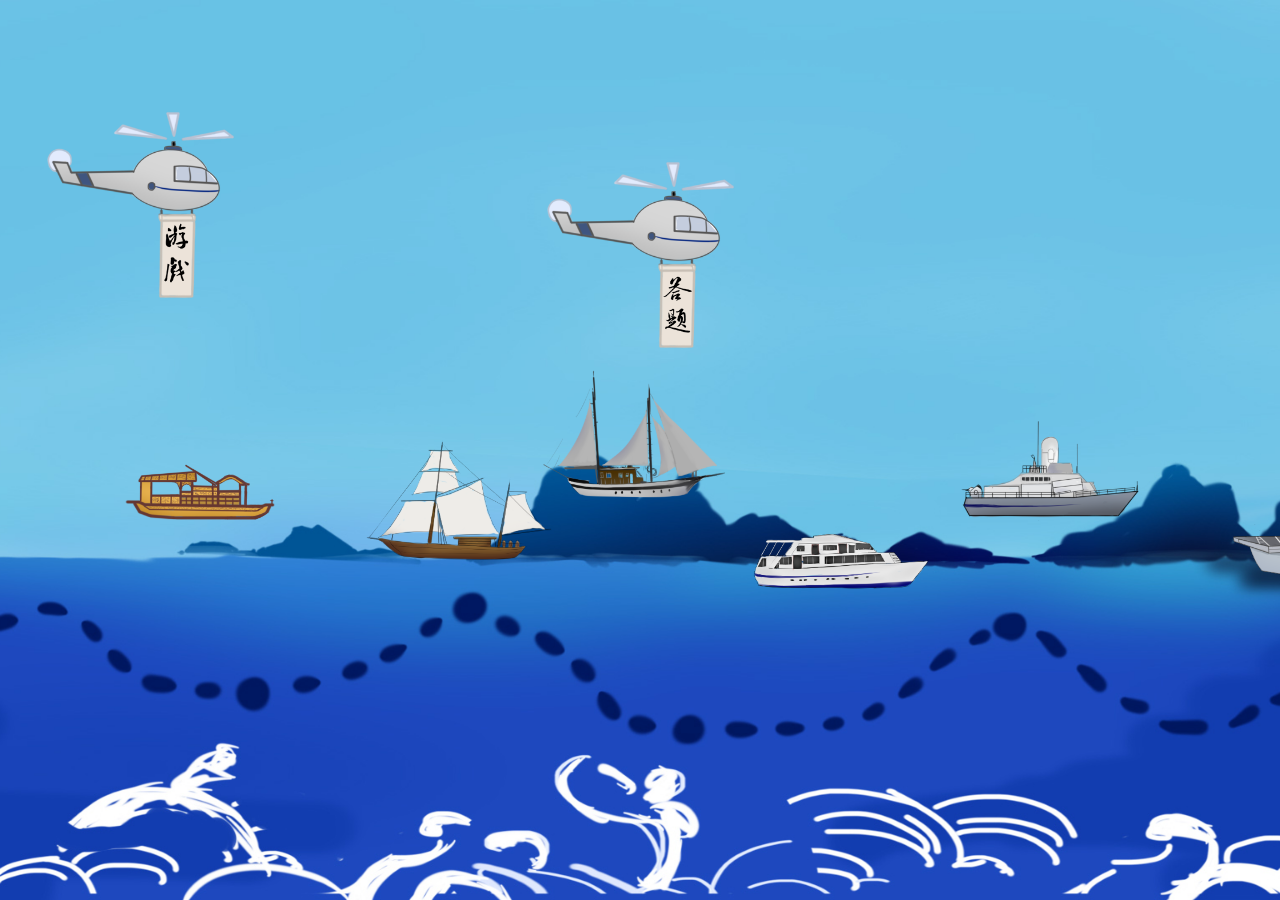
==== main.html @ 4f52c28c "Add files via upload" ====
<!DOCTYPE html>
<html>

<head>
    <meta charset="utf-8" />
    <link rel="stylesheet" href='css/main.css' />
    <title>首页</title>
</head>

<body class="bj">
    <div id="boat1" class="boat">
        <a href="html/stage1.html"><img src="img/boat1.png" width="100%" height="100%" /></a>
    </div>
    <div class="prompt" id="prompt1">
        <p>第一阶段（1921-1949年）：近代工业萌芽阶段。</p>
        <p>十九世纪八十年代后期开始，杭州、宁波先后建起一些工厂，主要是以农产品为原料的轻纺、食品、制革等行业。二十世纪初，民族资本主义工业一度得到发展。二战前最发达年份1936年的工业产值为7.3亿元。但是由于战争的扰劫破坏以及洋货大量输入的影响，工业经济长期停滞甚至萎缩。1949年，工业总产值仅4.05亿元；工业占国民收入的比重仅为7.7%。</p>
    </div>
    <div id="boat2" class="boat">
        <a href="html/stage2.html"><img src="img/boat2.png" width="100%" height="100%" /></a>
    </div>
    <div class="prompt" id="prompt2">
        <p>第二阶段（1950-1978年）：工业化初创阶段。</p>
        <p>新中国成立后，浙江通过创办国营工业企业、积极推进私营工业和手工业的社会主义改造、开发重化工业等，推动工业经济迅速恢复及发展。虽然大跃进和“文化大革命”等冲击了国民经济良好的发展态势，工业化进程有所延缓，但是终究在“一穷二白”的初始条件下，建起一大批骨干企业；在发展传统轻纺工业的同时，创立了现代机电工业、石化工业、冶金工业和能源工业，奠定了工业化的基础。1950年-1978年，工业总产值增长21.5倍，年均增长11.8%；工业增加值占地区生产总值的比重从1952年的9.3%上升到38.0%，展现了浙江历史上从来没有过的工业增长业绩，也在较大程度上改变了历来以农业为主体的经济结构状况。</p>
    </div>
    <div id="boat3" class="boat">
        <a href="html/stage3.html"><img src="img/boat3.png" width="100%" height="100%" /></a>
    </div>
    <div class="prompt" id="prompt3">
        <p>第三阶段（1979-1991年）：农村工业化阶段。</p>
        <p>在党的十一届三中全会精神指引下，浙江从实际出发，利用较为活跃的市场机制，推动农村大量剩余劳动力向非农产业转移，着力推进农村工业化，乡镇企业异军突起，成为引领工业经济发展的生力军。工业增加值从1978年的47亿元增加到1991年的438亿元，按可比价格计算，增长6.3倍，年均增长16.5%，增幅比全国平均水平高6.5个百分点，居各省区首位。工业经济总量在全国的位次从1978年的第15位提高到90年代初的第6位，占全国比重由2.9%提高至5.4%。农村工业总产值占全省工业总产值的比重由1978年的16.0%上升至1991年的48.3%，近半壁江山。</p>
    </div>
    <div id="boat4" class="boat">
        <a href="html/stage4.html"><img src="img/boat4.png" width="100%" height="100%" /></a>
    </div>
    <div class="prompt" id="prompt4">
        <p>第四阶段（1992-2002年）：全面工业化阶段</p>
        <p>1992年邓小平同志南方谈话后，浙江以此为契机，按照党的十四大确立的建设社会主义市场经济体制的改革目标，放手发展个体私营经济，率先推进集体企业产权制度改革，国有企业进行改革攻坚战，积极引进三资企业，多种所有制经济共同发展的格局基本形成。1998年，全部工业总产值中,国有及国有控股企业工业总产值占11.0%,集体企业占32.2%，个体私营工业占45.1%。个体私营工业加上“三资”等其他企业中的非公有制企业,已经超过全部工业总产值的一半。这样一种以国有经济为主导,多种所有制经济共同发展的工业经济结构,在各省市区中独树一帜。到2002年，工业增加值3670亿元，按可比价格计算，比1991年增长5.0倍，年均增长17.7%，增幅比全国平均高4.7个百分点；工业经济总量跃升至全国第4位，占全国的比重为7.7%。</p>
    </div>
    <div id="boat5" class="boat">
        <a href="html/stage5.html"><img src="img/boat5.png" width="100%" height="100%" /></a>
    </div>
    <div class="prompt" id="prompt5">
        <p>第五阶段（2003-2012年）：新型工业化阶段。</p>
        <p>2003年，面对经济发展资源要素缺乏、生态环境压力和内外市场约束等瓶颈制约，时任省委书记习近平提出“八八战略”总纲，“进一步发挥浙江的块状特色产业优势，加快先进制造业基础建设，走新型工业化道路”，以“腾笼换鸟、凤凰涅槃”的理念推进工业结构调整和发展方式转变。在发展纺织、服装、化纤、皮革、食品等传统优势产业的同时，积极发展装备制造业、高新技术产业、战略性新兴产业和临港重化工业。2012年，工业增加值14853亿元，按可比价格计算，比2002年增长2.1倍，年均增长12.0%，增幅比全国平均高0.6个百分点。</p>
    </div>
    <div id="boat6" class="boat">
        <a href="html/stage6.html"><img src="img/boat6.png" width="100%" height="100%" /></a>
    </div>
    <div class="prompt" id="prompt6">
        <p>第六阶段（2013年至今）：迈向高质量发展阶段。</p>
        <p>党的十八大以来，浙江坚持以“八八战略”为总纲，面对经济发展新常态和国内外形势深刻复杂变化，全力打好以“四个强省”为导向的高质量发展组合拳，深入实施数字经济“一号工程”，加快培育新动能和推动传统产业改造提升，不断推动经济发展质量变革、效率变革、动力变革，工业经济发展已从数量扩张转向质量效益提升的高质量发展新阶段。2020年，工业增加值22654亿元（初步核算数），按可比价计算，2013-2020年均增长6.4%，增幅比全国平均高0.6个百分点。数字经济、环保、健康、时尚、高端装备、人工智能等产业制造业加快发展，已成为拉动工业经济增长的重要动能。</p>
    </div>
    <div id="game">
        <a href="html/game.html"><img src="img/game.png" width="100%" height="100%" /></a>
    </div>
    <div id="test">
        <a href="html/test.html"><img src="img/test.png" width="100%" height="100%" /></a>
    </div>
    <script language="javascript" type="text/javascript">
        //定义全局变量
        directX = 1; //x轴的方向
        //上面两个全局变量似乎没有生效
        gameX = 0; //game的坐标x
        testX = 500;

        function gameMove() {
            gameX += directX;
            game.style.left = gameX + "px";
            //判断什么时候，转变方法
            //x方法（offsetWidth可以返回当前这个对象的实际宽度）
            if (gameX + game.offsetWidth >= document.body.clientWidth || gameX <= 0) {
                directX = -directX;
            }
        }

        function testMove() {

            testX += directX;


            test.style.left = testX + "px";
            //判断什么时候，转变方法
            //x方法（offsetWidth可以返回当前这个对象的实际宽度）
            if (testX + test.offsetWidth >= document.body.clientWidth || testX <= 0) {
                directX = -directX;
            }
        }

        setInterval("gameMove()", 25);
        setInterval("testMove()", 25);
    </script>
</body>

</html>
---- css/main.css ----
.bj {
    background: url(../img/bj.jpg) no-repeat center fixed;
    background-size: cover;
    -webkit-background-size: cover;
    -o-background-size: cover;
}

.boat {
    width: 200px;
    height: 200px;
}

#boat1 {
    position: absolute;
    top: 400px;
    left: 110px;
    display: inline-block;
}

#boat2 {
    position: absolute;
    top: 440px;
    left: 365px;
    display: inline-block;
}

#boat3 {
    position: absolute;
    top: 370px;
    left: 540px;
    display: inline-block;
}

#boat4 {
    position: absolute;
    top: 460px;
    left: 740px;
    display: inline-block;
}

#boat5 {
    position: absolute;
    top: 390px;
    left: 950px;
    display: inline-block;
}

#boat6 {
    position: absolute;
    top: 410px;
    left: 1230px;
    display: inline-block;
}

#game {
    width: 210px;
    height: 210px;
    position: absolute;
    top: 100px;
    left: 250px;
    display: inline-block;
}

#test {
    width: 210px;
    height: 210px;
    position: absolute;
    top: 150px;
    left: 1100px;
    display: inline-block;
}

a {
    text-decoration: none;
    color: #FFFFFF;
    font-size: 30px;
}

.prompt {
    float: left;
    width: 380px;
    /* height: 300px; */
    padding-left: 10px;
    border: 10px solid rgba(161, 187, 236, 0.527);
    border-radius: 10px;
    background-color: rgba(105, 144, 216, 0.7);
    display: none;
    font-weight: 500;
}

#prompt1 {
    position: absolute;
    top: 220px;
    left: 0px;
}

#prompt2 {
    position: absolute;
    top: 80px;
    left: 105px;
}

#prompt3 {
    position: absolute;
    top: 50px;
    left: 455px;
}

#prompt4 {
    position: absolute;
    top: 100px;
    right: 550px;
}

#prompt5 {
    position: absolute;
    top: 130px;
    right: 105px;
}

#prompt6 {
    position: absolute;
    top: 175px;
    right: 60px;
}

#boat1:hover+#prompt1 {
    display: block;
}

.boat:hover {
    width: 250px;
    height: 250px;
}

#boat2:hover+#prompt2 {
    display: block;
}

#boat3:hover+#prompt3 {
    display: block;
}

#boat4:hover+#prompt4 {
    display: block;
}

#boat5:hover+#prompt5 {
    display: block;
}

#boat6:hover+#prompt6 {
    display: block;
}
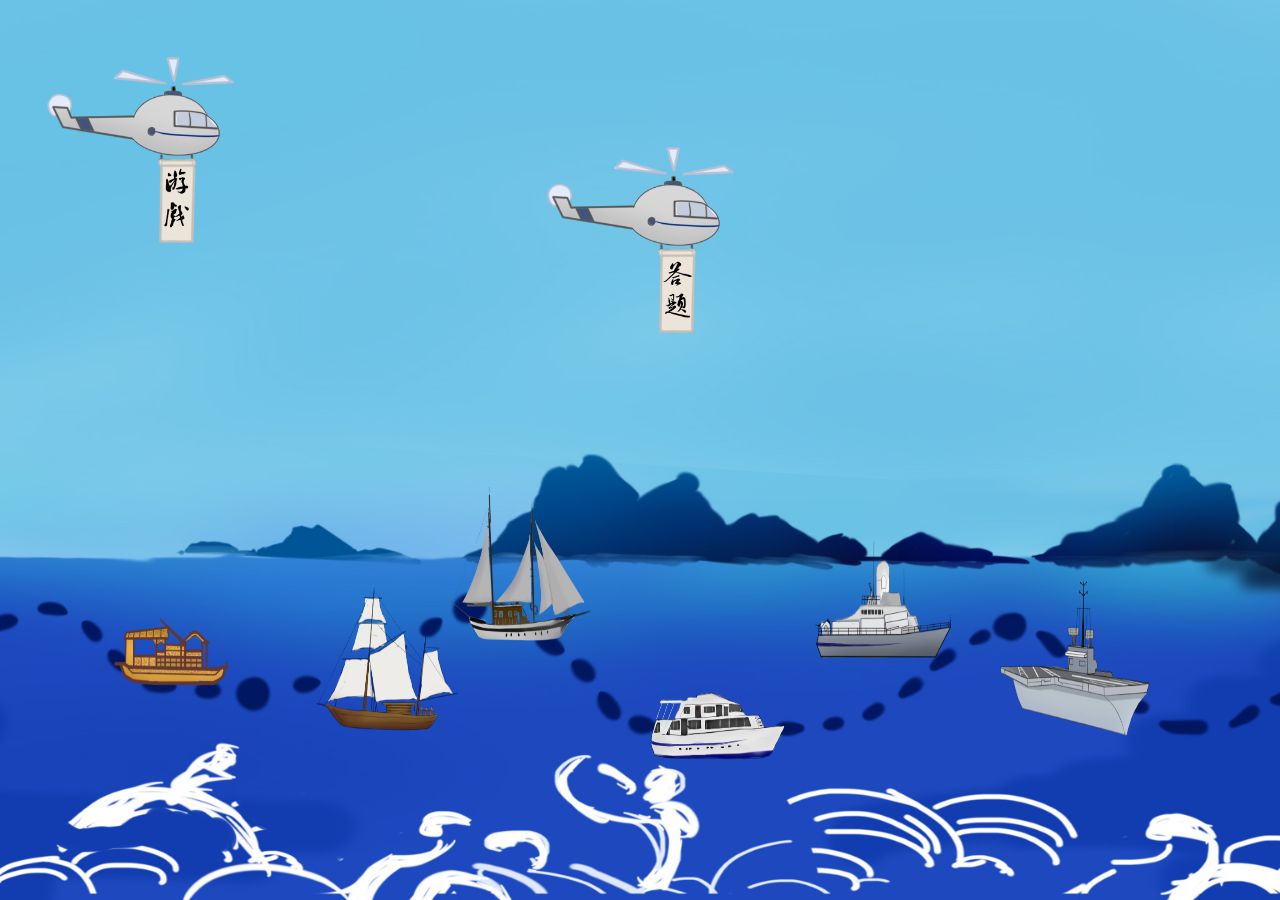
==== commit 9378501c: "Add files via upload" ====
--- a/main.html
+++ b/main.html
@@ -13,42 +13,42 @@
     </div>
     <div class="prompt" id="prompt1">
         <p>第一阶段（1921-1949年）：近代工业萌芽阶段。</p>
-        <p>十九世纪八十年代后期开始，杭州、宁波先后建起一些工厂，主要是以农产品为原料的轻纺、食品、制革等行业。二十世纪初，民族资本主义工业一度得到发展。二战前最发达年份1936年的工业产值为7.3亿元。但是由于战争的扰劫破坏以及洋货大量输入的影响，工业经济长期停滞甚至萎缩。1949年，工业总产值仅4.05亿元；工业占国民收入的比重仅为7.7%。</p>
+        <p>十九世纪八十年代后期开始，杭州、宁波先后建起一些工厂，主要是以农产品为原料的轻纺、食品、制革等行业。二十世纪初，民族资本主义工业一度得到发展。二战前最发达年份1936年的工业产值为7.3亿元。但是由于战争的扰劫破坏以及洋货大量输入的影响，工业经济长期停滞甚至萎缩。</p>
     </div>
     <div id="boat2" class="boat">
         <a href="html/stage2.html"><img src="img/boat2.png" width="100%" height="100%" /></a>
     </div>
     <div class="prompt" id="prompt2">
         <p>第二阶段（1950-1978年）：工业化初创阶段。</p>
-        <p>新中国成立后，浙江通过创办国营工业企业、积极推进私营工业和手工业的社会主义改造、开发重化工业等，推动工业经济迅速恢复及发展。虽然大跃进和“文化大革命”等冲击了国民经济良好的发展态势，工业化进程有所延缓，但是终究在“一穷二白”的初始条件下，建起一大批骨干企业；在发展传统轻纺工业的同时，创立了现代机电工业、石化工业、冶金工业和能源工业，奠定了工业化的基础。1950年-1978年，工业总产值增长21.5倍，年均增长11.8%；工业增加值占地区生产总值的比重从1952年的9.3%上升到38.0%，展现了浙江历史上从来没有过的工业增长业绩，也在较大程度上改变了历来以农业为主体的经济结构状况。</p>
+        <p>新中国成立后，浙江通过创办国营工业企业、积极推进私营工业和手工业的社会主义改造、开发重化工业等，推动工业经济迅速恢复及发展。虽然大跃进和“文化大革命”等冲击了国民经济良好的发展态势，工业化进程有所延缓，但是终究在“一穷二白”的初始条件下，建起一大批骨干企业；在发展传统轻纺工业的同时，创立了现代机电工业、石化工业、冶金工业和能源工业，奠定了工业化的基础。</p>
     </div>
     <div id="boat3" class="boat">
         <a href="html/stage3.html"><img src="img/boat3.png" width="100%" height="100%" /></a>
     </div>
     <div class="prompt" id="prompt3">
         <p>第三阶段（1979-1991年）：农村工业化阶段。</p>
-        <p>在党的十一届三中全会精神指引下，浙江从实际出发，利用较为活跃的市场机制，推动农村大量剩余劳动力向非农产业转移，着力推进农村工业化，乡镇企业异军突起，成为引领工业经济发展的生力军。工业增加值从1978年的47亿元增加到1991年的438亿元，按可比价格计算，增长6.3倍，年均增长16.5%，增幅比全国平均水平高6.5个百分点，居各省区首位。工业经济总量在全国的位次从1978年的第15位提高到90年代初的第6位，占全国比重由2.9%提高至5.4%。农村工业总产值占全省工业总产值的比重由1978年的16.0%上升至1991年的48.3%，近半壁江山。</p>
+        <p>在党的十一届三中全会精神指引下，浙江从实际出发，利用较为活跃的市场机制，推动农村大量剩余劳动力向非农产业转移，着力推进农村工业化，乡镇企业异军突起，成为引领工业经济发展的生力军。</p>
     </div>
     <div id="boat4" class="boat">
         <a href="html/stage4.html"><img src="img/boat4.png" width="100%" height="100%" /></a>
     </div>
     <div class="prompt" id="prompt4">
         <p>第四阶段（1992-2002年）：全面工业化阶段</p>
-        <p>1992年邓小平同志南方谈话后，浙江以此为契机，按照党的十四大确立的建设社会主义市场经济体制的改革目标，放手发展个体私营经济，率先推进集体企业产权制度改革，国有企业进行改革攻坚战，积极引进三资企业，多种所有制经济共同发展的格局基本形成。1998年，全部工业总产值中,国有及国有控股企业工业总产值占11.0%,集体企业占32.2%，个体私营工业占45.1%。个体私营工业加上“三资”等其他企业中的非公有制企业,已经超过全部工业总产值的一半。这样一种以国有经济为主导,多种所有制经济共同发展的工业经济结构,在各省市区中独树一帜。到2002年，工业增加值3670亿元，按可比价格计算，比1991年增长5.0倍，年均增长17.7%，增幅比全国平均高4.7个百分点；工业经济总量跃升至全国第4位，占全国的比重为7.7%。</p>
+        <p>1992年邓小平同志南方谈话后，浙江以此为契机，按照党的十四大确立的建设社会主义市场经济体制的改革目标，放手发展个体私营经济，率先推进集体企业产权制度改革，国有企业进行改革攻坚战，积极引进三资企业，多种所有制经济共同发展的格局基本形成。</p>
     </div>
     <div id="boat5" class="boat">
         <a href="html/stage5.html"><img src="img/boat5.png" width="100%" height="100%" /></a>
     </div>
     <div class="prompt" id="prompt5">
         <p>第五阶段（2003-2012年）：新型工业化阶段。</p>
-        <p>2003年，面对经济发展资源要素缺乏、生态环境压力和内外市场约束等瓶颈制约，时任省委书记习近平提出“八八战略”总纲，“进一步发挥浙江的块状特色产业优势，加快先进制造业基础建设，走新型工业化道路”，以“腾笼换鸟、凤凰涅槃”的理念推进工业结构调整和发展方式转变。在发展纺织、服装、化纤、皮革、食品等传统优势产业的同时，积极发展装备制造业、高新技术产业、战略性新兴产业和临港重化工业。2012年，工业增加值14853亿元，按可比价格计算，比2002年增长2.1倍，年均增长12.0%，增幅比全国平均高0.6个百分点。</p>
+        <p>2003年，面对经济发展资源要素缺乏、生态环境压力和内外市场约束等瓶颈制约，时任省委书记习近平提出“八八战略”总纲，“进一步发挥浙江的块状特色产业优势，加快先进制造业基础建设，走新型工业化道路”，以“腾笼换鸟、凤凰涅槃”的理念推进工业结构调整和发展方式转变。在发展纺织、服装、化纤、皮革、食品等传统优势产业的同时，积极发展装备制造业、高新技术产业、战略性新兴产业和临港重化工业。</p>
     </div>
     <div id="boat6" class="boat">
         <a href="html/stage6.html"><img src="img/boat6.png" width="100%" height="100%" /></a>
     </div>
     <div class="prompt" id="prompt6">
         <p>第六阶段（2013年至今）：迈向高质量发展阶段。</p>
-        <p>党的十八大以来，浙江坚持以“八八战略”为总纲，面对经济发展新常态和国内外形势深刻复杂变化，全力打好以“四个强省”为导向的高质量发展组合拳，深入实施数字经济“一号工程”，加快培育新动能和推动传统产业改造提升，不断推动经济发展质量变革、效率变革、动力变革，工业经济发展已从数量扩张转向质量效益提升的高质量发展新阶段。2020年，工业增加值22654亿元（初步核算数），按可比价计算，2013-2020年均增长6.4%，增幅比全国平均高0.6个百分点。数字经济、环保、健康、时尚、高端装备、人工智能等产业制造业加快发展，已成为拉动工业经济增长的重要动能。</p>
+        <p>党的十八大以来，浙江坚持以“八八战略”为总纲，面对经济发展新常态和国内外形势深刻复杂变化，全力打好以“四个强省”为导向的高质量发展组合拳，深入实施数字经济“一号工程”，加快培育新动能和推动传统产业改造提升，不断推动经济发展质量变革、效率变革、动力变革，工业经济发展已从数量扩张转向质量效益提升的高质量发展新阶段。</p>
     </div>
     <div id="game">
         <a href="html/game.html"><img src="img/game.png" width="100%" height="100%" /></a>
--- a/css/main.css
+++ b/css/main.css
@@ -6,49 +6,49 @@
 }
 
 .boat {
-    width: 200px;
-    height: 200px;
+    width: 12%;
+    height: 27%;
 }
 
 #boat1 {
     position: absolute;
-    top: 400px;
-    left: 110px;
+    top: 60%;
+    left: 8%;
     display: inline-block;
 }
 
 #boat2 {
     position: absolute;
-    top: 440px;
-    left: 365px;
+    top: 65%;
+    left: 24.6%;
     display: inline-block;
 }
 
 #boat3 {
     position: absolute;
-    top: 370px;
-    left: 540px;
+    top: 54%;
+    left: 35%;
     display: inline-block;
 }
 
 #boat4 {
     position: absolute;
-    top: 460px;
-    left: 740px;
+    top: 67%;
+    left: 50%;
     display: inline-block;
 }
 
 #boat5 {
     position: absolute;
-    top: 390px;
-    left: 950px;
+    top: 56%;
+    left: 63%;
     display: inline-block;
 }
 
 #boat6 {
     position: absolute;
-    top: 410px;
-    left: 1230px;
+    top: 57%;
+    left: 78%;
     display: inline-block;
 }
 
@@ -56,8 +56,8 @@
     width: 210px;
     height: 210px;
     position: absolute;
-    top: 100px;
-    left: 250px;
+    top: 5%;
+    left: 15%;
     display: inline-block;
 }
 
@@ -65,8 +65,8 @@
     width: 210px;
     height: 210px;
     position: absolute;
-    top: 150px;
-    left: 1100px;
+    top: 15%;
+    left: 50%;
     display: inline-block;
 }
 
@@ -90,47 +90,47 @@
 
 #prompt1 {
     position: absolute;
-    top: 220px;
+    top: 30%;
     left: 0px;
 }
 
 #prompt2 {
     position: absolute;
-    top: 80px;
+    top: 14%;
     left: 105px;
 }
 
 #prompt3 {
     position: absolute;
-    top: 50px;
+    top: 11%;
     left: 455px;
 }
 
 #prompt4 {
     position: absolute;
-    top: 100px;
+    top: 20%;
     right: 550px;
 }
 
 #prompt5 {
     position: absolute;
-    top: 130px;
+    top: 17%;
     right: 105px;
 }
 
 #prompt6 {
     position: absolute;
-    top: 175px;
+    top: 18%;
     right: 60px;
+}
+
+.boat:hover {
+    width: 15%;
+    height: 30%;
 }
 
 #boat1:hover+#prompt1 {
     display: block;
-}
-
-.boat:hover {
-    width: 250px;
-    height: 250px;
 }
 
 #boat2:hover+#prompt2 {
@@ -151,4 +151,8 @@
 
 #boat6:hover+#prompt6 {
     display: block;
+}
+
+p {
+    font-family: 'KaiTi';
 }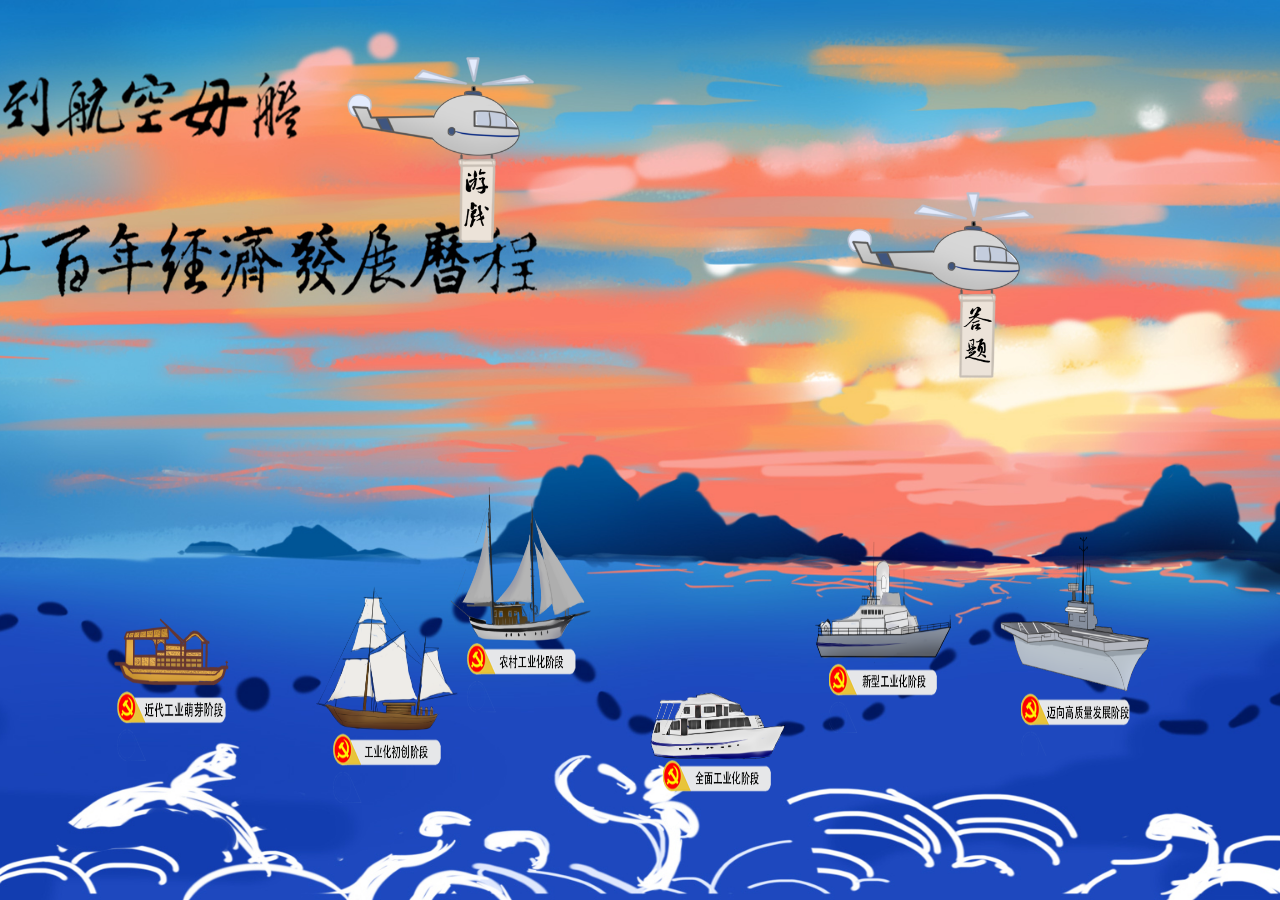
==== commit e0d4c9a0: "Add files via upload" ====
--- a/main.html
+++ b/main.html
@@ -60,8 +60,8 @@
         //定义全局变量
         directX = 1; //x轴的方向
         //上面两个全局变量似乎没有生效
-        gameX = 0; //game的坐标x
-        testX = 500;
+        gameX = 300; //game的坐标x
+        testX = 800;
 
         function gameMove() {
             gameX += directX;
--- a/css/main.css
+++ b/css/main.css
@@ -1,5 +1,5 @@
 .bj {
-    background: url(../img/bj.jpg) no-repeat center fixed;
+    background: url(../img/bj_main.jpg) no-repeat center fixed;
     background-size: cover;
     -webkit-background-size: cover;
     -o-background-size: cover;
@@ -65,7 +65,7 @@
     width: 210px;
     height: 210px;
     position: absolute;
-    top: 15%;
+    top: 20%;
     left: 50%;
     display: inline-block;
 }
@@ -86,42 +86,43 @@
     background-color: rgba(105, 144, 216, 0.7);
     display: none;
     font-weight: 500;
+    line-height: 35px;
 }
 
 #prompt1 {
     position: absolute;
-    top: 30%;
-    left: 0px;
+    bottom: 35%;
+    left: 0;
 }
 
 #prompt2 {
     position: absolute;
-    top: 14%;
-    left: 105px;
+    bottom: 36%;
+    left: 8%;
 }
 
 #prompt3 {
     position: absolute;
-    top: 11%;
-    left: 455px;
+    bottom: 48%;
+    left: 24.6%;
 }
 
 #prompt4 {
     position: absolute;
-    top: 20%;
-    right: 550px;
+    bottom: 30%;
+    left: 39%;
 }
 
 #prompt5 {
     position: absolute;
-    top: 17%;
-    right: 105px;
+    bottom: 40%;
+    left: 55%;
 }
 
 #prompt6 {
     position: absolute;
-    top: 18%;
-    right: 60px;
+    bottom: 35%;
+    left: 72%;
 }
 
 .boat:hover {
@@ -151,8 +152,4 @@
 
 #boat6:hover+#prompt6 {
     display: block;
-}
-
-p {
-    font-family: 'KaiTi';
 }